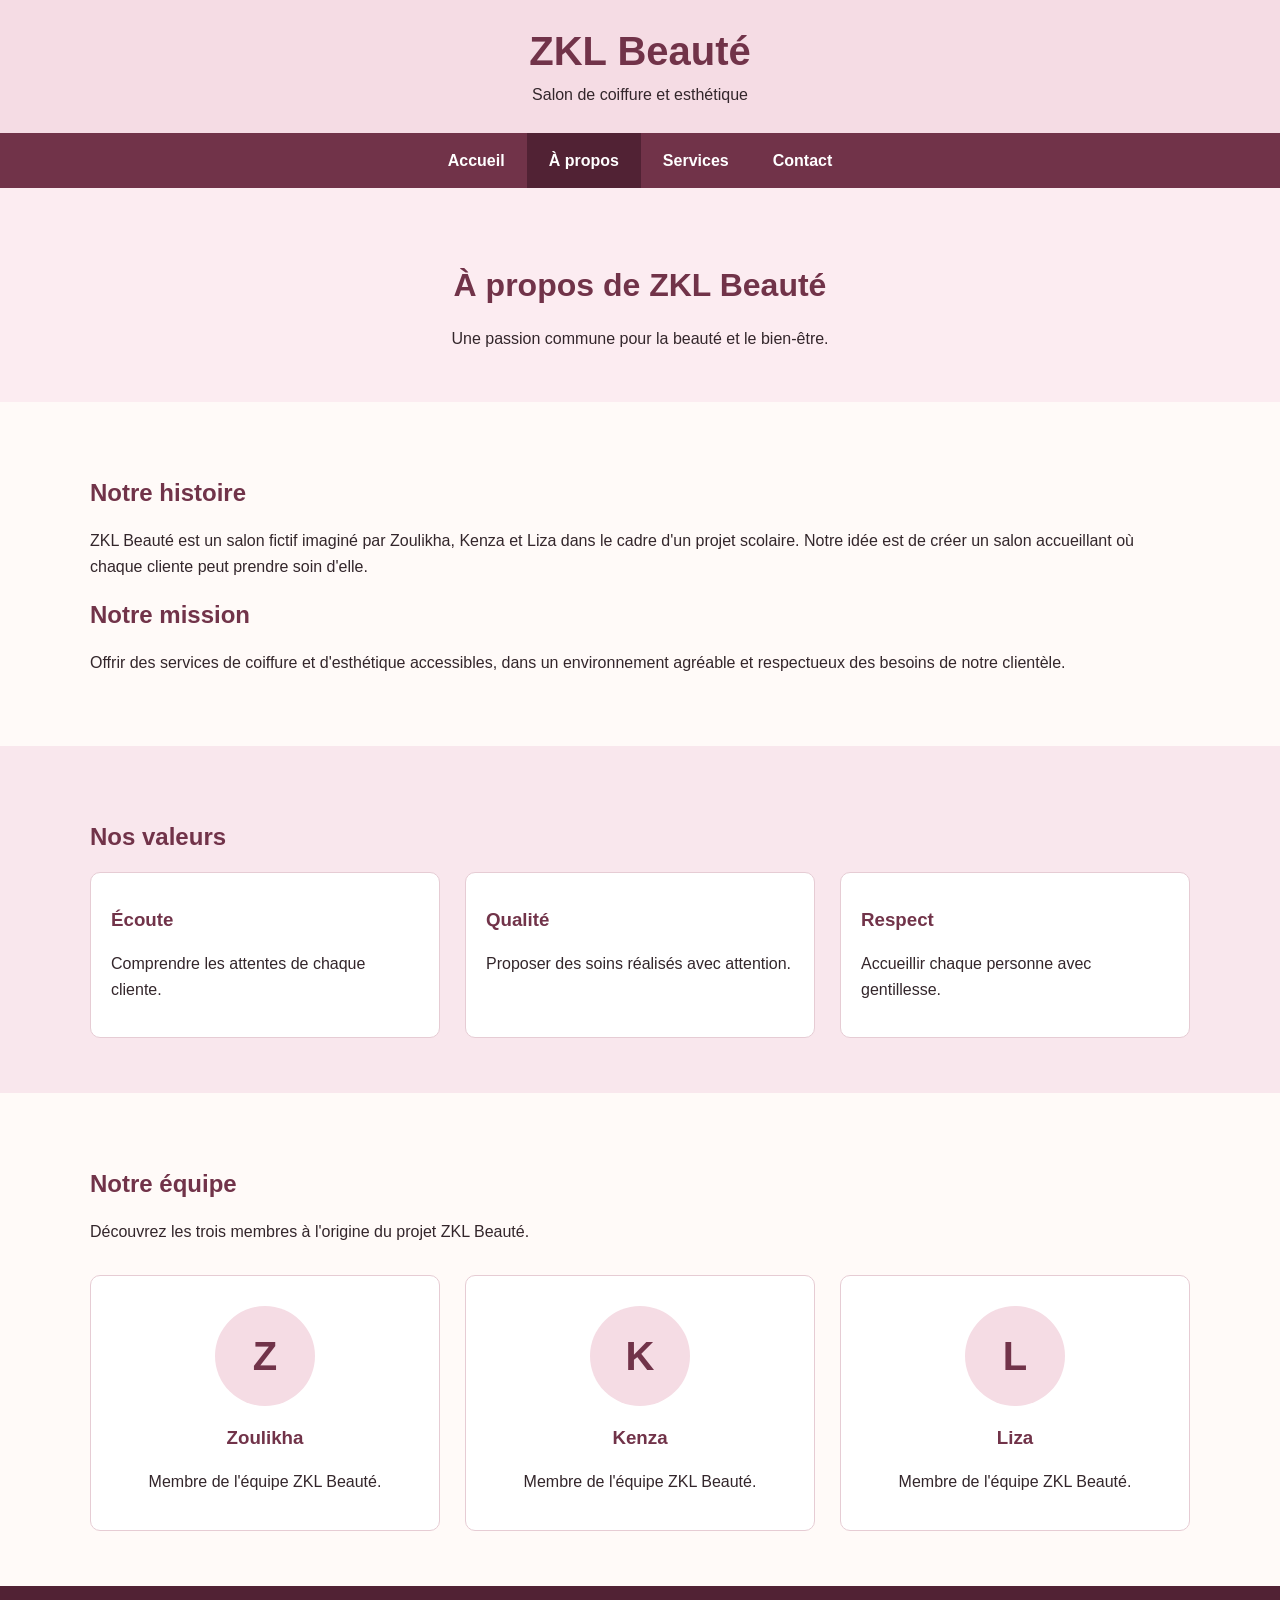
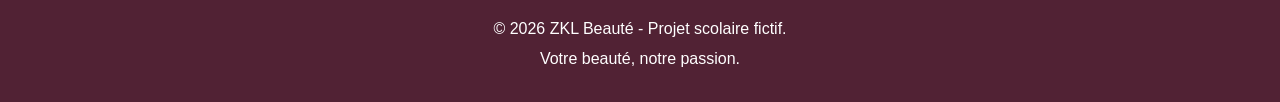
==== apropos.html @ 6b91115f "Essai" ====
<!DOCTYPE html>
<html lang="fr">
<head>
    <meta charset="UTF-8">
    <meta name="viewport" content="width=device-width, initial-scale=1.0">
    <title>ZKL Beauté - À propos</title>
    <link rel="stylesheet" href="css/style.css">
</head>

<body>

    <!-- En-tête -->
    <header>
        <div class="entete">
            <h1>ZKL Beauté</h1>
            <p>Salon de coiffure et esthétique</p>
        </div>

        <!-- Menu de navigation -->
        <nav>
            <ul>
                <li><a href="index.html">Accueil</a></li>
                <li><a href="apropos.html" aria-current="page">À propos</a></li>
                <li><a href="services.html">Services</a></li>
                <li><a href="contact.html">Contact</a></li>
            </ul>
        </nav>
    </header>

    <main>

        <!-- Titre de la page -->
        <section class="titre-page">
            <h2>À propos de ZKL Beauté</h2>
            <p>Une passion commune pour la beauté et le bien-être.</p>
        </section>

        <!-- Notre histoire et notre mission -->
        <section class="conteneur">
            <h2>Notre histoire</h2>
            <p>ZKL Beauté est un salon fictif imaginé par Zoulikha, Kenza et Liza dans le cadre d'un projet scolaire. Notre idée est de créer un salon accueillant où chaque cliente peut prendre soin d'elle.</p>

            <h2>Notre mission</h2>
            <p>Offrir des services de coiffure et d'esthétique accessibles, dans un environnement agréable et respectueux des besoins de notre clientèle.</p>
        </section>

        <!-- Nos valeurs -->
        <section class="section-rose">
            <div class="conteneur">
                <h2>Nos valeurs</h2>

                <div class="grille-services">

                    <article class="carte">
                        <h3>Écoute</h3>
                        <p>Comprendre les attentes de chaque cliente.</p>
                    </article>

                    <article class="carte">
                        <h3>Qualité</h3>
                        <p>Proposer des soins réalisés avec attention.</p>
                    </article>

                    <article class="carte">
                        <h3>Respect</h3>
                        <p>Accueillir chaque personne avec gentillesse.</p>
                    </article>

                </div>
            </div>
        </section>

        <!-- Notre équipe -->
        <section class="conteneur">
            <h2>Notre équipe</h2>
            <p class="introduction">Découvrez les trois membres à l'origine du projet ZKL Beauté.</p>

            <div class="grille-services">

                <article class="carte membre">
                    <div class="initiale">Z</div>
                    <h3>Zoulikha</h3>
                    <p>Membre de l'équipe ZKL Beauté.</p>
                </article>

                <article class="carte membre">
                    <div class="initiale">K</div>
                    <h3>Kenza</h3>
                    <p>Membre de l'équipe ZKL Beauté.</p>
                </article>

                <article class="carte membre">
                    <div class="initiale">L</div>
                    <h3>Liza</h3>
                    <p>Membre de l'équipe ZKL Beauté.</p>
                </article>

            </div>
        </section>

    </main>

    <!-- Pied de page -->
    <footer>
        <p>&copy; 2026 ZKL Beauté - Projet scolaire fictif.</p>
        <p>Votre beauté, notre passion.</p>
    </footer>

</body>
</html>
---- css/style.css ----
/*Styles généraux */

* {
    box-sizing: border-box;
}

body {
    margin: 0;
    font-family: Arial, Helvetica, sans-serif;
    background-color: #fffaf8;
    color: #33262b;
    line-height: 1.6;
}

h1, h2, h3 {
    line-height: 1.3;
}

h2, h3 {
    color: #713349;
}

h2 {
    margin-bottom: 20px;
}

p {
    margin-bottom: 15px;
}

img {
    max-width: 100%;
    height: auto;
}

a {
    color: #713349;
}

/* En-tête */

header {
    background-color: #f5dce4;
    text-align: center;
}

.entete {
    padding: 25px 15px;
}

.entete h1 {
    margin: 0;
    color: #713349;
    font-size: 2.5rem;
}

.entete p {
    margin: 5px 0 0;
}

/* Navigation */

nav {
    background-color: #713349;
}

nav ul {
    display: flex;
    justify-content: center;
    flex-wrap: wrap;
    list-style-type: none;
    margin: 0;
    padding: 0;
}

nav a {
    display: block;
    padding: 15px 22px;
    color: white;
    text-decoration: none;
    font-weight: bold;
}

nav a:hover,
nav a:focus,
nav a[aria-current="page"] {
    background-color: #512234;
    color: white;
}

/* Conteneur */

.conteneur {
    width: 90%;
    max-width: 1100px;
    margin: 0 auto;
    padding: 55px 0;
}

.introduction {
    margin-bottom: 30px;
}

.centre {
    text-align: center;
}

/* Bannière d'accueil */

.banniere {
    display: flex;
    align-items: center;
    background-color: #fcecf1;
    min-height: 380px;
}

.texte-banniere {
    width: 50%;
    padding: 50px;
}

.texte-banniere h2 {
    font-size: 2.3rem;
}

.banniere img {
    width: 50%;
    height: 380px;
    object-fit: cover;
}

/* Boutons */

.bouton {
    display: inline-block;
    background-color: #713349;
    color: white;
    padding: 12px 24px;
    margin-top: 15px;
    border: 2px solid #713349;
    border-radius: 6px;
    text-decoration: none;
    font-size: 1rem;
    font-family: Arial, Helvetica, sans-serif;
    font-weight: bold;
    cursor: pointer;
}

.bouton:hover,
.bouton:focus {
    background-color: #512234;
    border-color: #512234;
    color: white;
}

/* Cartes des services */

.grille-services {
    display: grid;
    grid-template-columns: repeat(3, 1fr);
    gap: 25px;
}

.carte {
    background-color: white;
    border: 1px solid #e6ccd4;
    border-radius: 10px;
    padding: 20px;
}

.carte img {
    width: 100%;
    height: 190px;
    object-fit: cover;
    border-radius: 6px;
}

.carte h3 {
    margin-top: 15px;
}

.prix {
    color: #713349;
    font-weight: bold;
    font-size: 1.1rem;
}

/* Sections */

.section-rose {
    background-color: #f9e7ed;
}

.titre-page {
    background-color: #fcecf1;
    text-align: center;
    padding: 50px 20px;
}

.titre-page h2 {
    font-size: 2rem;
}

.titre-page p {
    margin-bottom: 0;
}

/* Membres de l'équipe */

.membre {
    text-align: center;
}

.initiale {
    display: flex;
    justify-content: center;
    align-items: center;
    width: 100px;
    height: 100px;
    margin: 10px auto 20px;
    border-radius: 50%;
    background-color: #f5dce4;
    color: #713349;
    font-size: 2.5rem;
    font-weight: bold;
}

/* Contact */

.colonnes-contact {
    display: grid;
    grid-template-columns: 1fr 1fr;
    gap: 40px;
}

.bloc-contact {
    background-color: white;
    border: 1px solid #e6ccd4;
    border-radius: 10px;
    padding: 25px;
}

.bloc-contact h3 {
    margin-bottom: 5px;
}

.note {
    font-size: 0.9rem;
    color: #62545a;
    margin-top: 20px;
}

/* Tableau des horaires */

.tableau-defilant {
    overflow-x: auto;
}

table {
    width: 100%;
    border-collapse: collapse;
    margin-top: 20px;
}

caption {
    margin-bottom: 10px;
    font-weight: bold;
    text-align: left;
}

th, td {
    border: 1px solid #d9bcc6;
    padding: 10px;
    text-align: left;
}

th {
    background-color: #713349;
    color: white;
}

tbody tr:nth-child(even) {
    background-color: #fcecf1;
}

/* Formulaire */

fieldset {
    border: 1px solid #d9bcc6;
    border-radius: 6px;
    padding: 20px;
}

legend {
    color: #713349;
    font-weight: bold;
    padding: 0 8px;
}

.champ {
    margin-bottom: 20px;
}

label {
    display: block;
    font-weight: bold;
    margin-bottom: 6px;
}

input, select, textarea {
    width: 100%;
    padding: 12px;
    border: 1px solid #8c7580;
    border-radius: 5px;
    background-color: white;
    color: #33262b;
    font-family: Arial, Helvetica, sans-serif;
    font-size: 1rem;
}

textarea {
    resize: vertical;
}

input:focus,
select:focus,
textarea:focus {
    outline: 2px solid #713349;
    outline-offset: 2px;
}

/* Pied de page */

footer {
    background-color: #512234;
    color: white;
    text-align: center;
    padding: 25px 15px;
}

footer p {
    margin: 5px 0;
}

/* Adaptation aux tablettes */

@media (max-width: 900px) {
    .grille-services {
        grid-template-columns: repeat(2, 1fr);
    }

    .texte-banniere {
        padding: 30px;
    }

    .texte-banniere h2 {
        font-size: 1.8rem;
    }

    .colonnes-contact {
        grid-template-columns: 1fr;
    }
}

/* Adaptation aux téléphones */

@media (max-width: 600px) {
    .entete h1 {
        font-size: 2rem;
    }

    nav ul {
        flex-direction: column;
    }

    nav a {
        padding: 10px;
        border-bottom: 1px solid #a46c80;
    }

    .banniere {
        flex-direction: column;
    }

    .texte-banniere {
        width: 100%;
        padding: 30px 20px;
        text-align: center;
    }

    .banniere img {
        width: 100%;
        height: 230px;
    }

    .grille-services {
        grid-template-columns: 1fr;
    }

    .conteneur {
        width: 92%;
        padding: 35px 0;
    }

    .titre-page {
        padding: 35px 15px;
    }

    .titre-page h2 {
        font-size: 1.7rem;
    }

    .bloc-contact {
        padding: 15px;
    }

    fieldset {
        padding: 12px;
    }
}
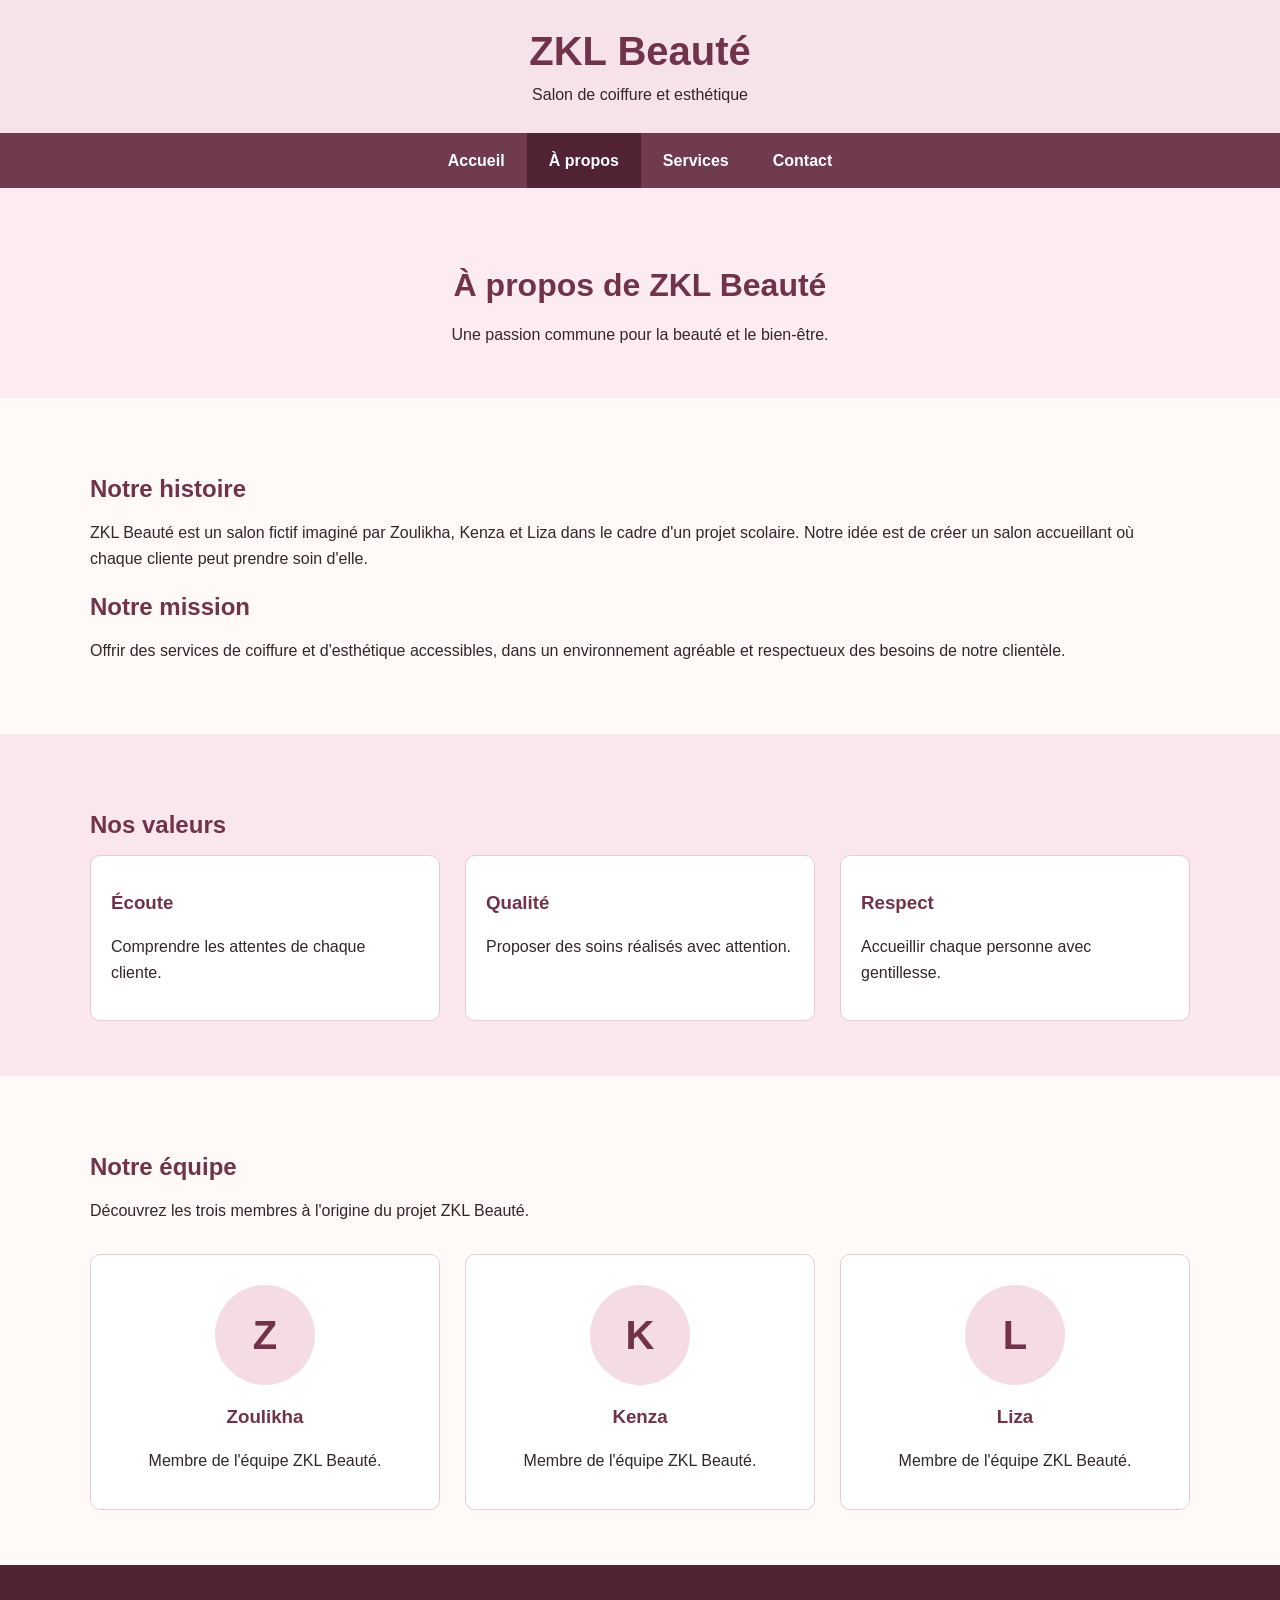
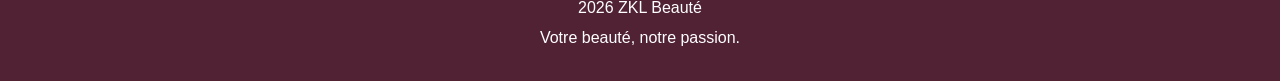
==== commit ff49da6c: "Ajout des pages HTML et mise à jour du site" ====
--- a/apropos.html
+++ b/apropos.html
@@ -103,7 +103,7 @@
 
     <!-- Pied de page -->
     <footer>
-        <p>&copy; 2026 ZKL Beauté - Projet scolaire fictif.</p>
+        <p>2026 ZKL Beauté</p>
         <p>Votre beauté, notre passion.</p>
     </footer>
 
--- a/css/style.css
+++ b/css/style.css
@@ -22,7 +22,7 @@
 }
 
 h2 {
-    margin-bottom: 20px;
+    margin-bottom: 15px;
 }
 
 p {
@@ -41,7 +41,7 @@
 /* En-tête */
 
 header {
-    background-color: #f5dce4;
+    background-color: #f5e3e9;
     text-align: center;
 }
 
@@ -62,7 +62,7 @@
 /* Navigation */
 
 nav {
-    background-color: #713349;
+    background-color: #703b4e;
 }
 
 nav ul {
@@ -245,11 +245,7 @@
     margin-bottom: 5px;
 }
 
-.note {
-    font-size: 0.9rem;
-    color: #62545a;
-    margin-top: 20px;
-}
+
 
 /* Tableau des horaires */
 
@@ -264,15 +260,16 @@
 }
 
 caption {
-    margin-bottom: 10px;
-    font-weight: bold;
-    text-align: left;
+    margin-bottom: 8px;
+    text-align: center;
+    font-weight: bold;
+    
 }
 
 th, td {
     border: 1px solid #d9bcc6;
     padding: 10px;
-    text-align: left;
+    text-align: center;
 }
 
 th {
@@ -299,7 +296,7 @@
 }
 
 .champ {
-    margin-bottom: 20px;
+    margin-bottom: 10px;
 }
 
 label {
@@ -346,16 +343,22 @@
 /* Adaptation aux tablettes */
 
 @media (max-width: 900px) {
+    .banniere {
+        flex-direction: column;
+    }
+
+    .texte-banniere {
+        width: 100%;
+    }
+
+    .banniere img {
+        width: 100%;
+        height: auto;
+        object-fit: contain;
+    }
+
     .grille-services {
         grid-template-columns: repeat(2, 1fr);
-    }
-
-    .texte-banniere {
-        padding: 30px;
-    }
-
-    .texte-banniere h2 {
-        font-size: 1.8rem;
     }
 
     .colonnes-contact {
@@ -384,16 +387,16 @@
     }
 
     .texte-banniere {
-        width: 100%;
+        width: 80%;
         padding: 30px 20px;
         text-align: center;
     }
 
     .banniere img {
-        width: 100%;
-        height: 230px;
-    }
-
+    width: 100%;
+    height: auto;
+    object-fit: contain;
+    }
     .grille-services {
         grid-template-columns: 1fr;
     }
